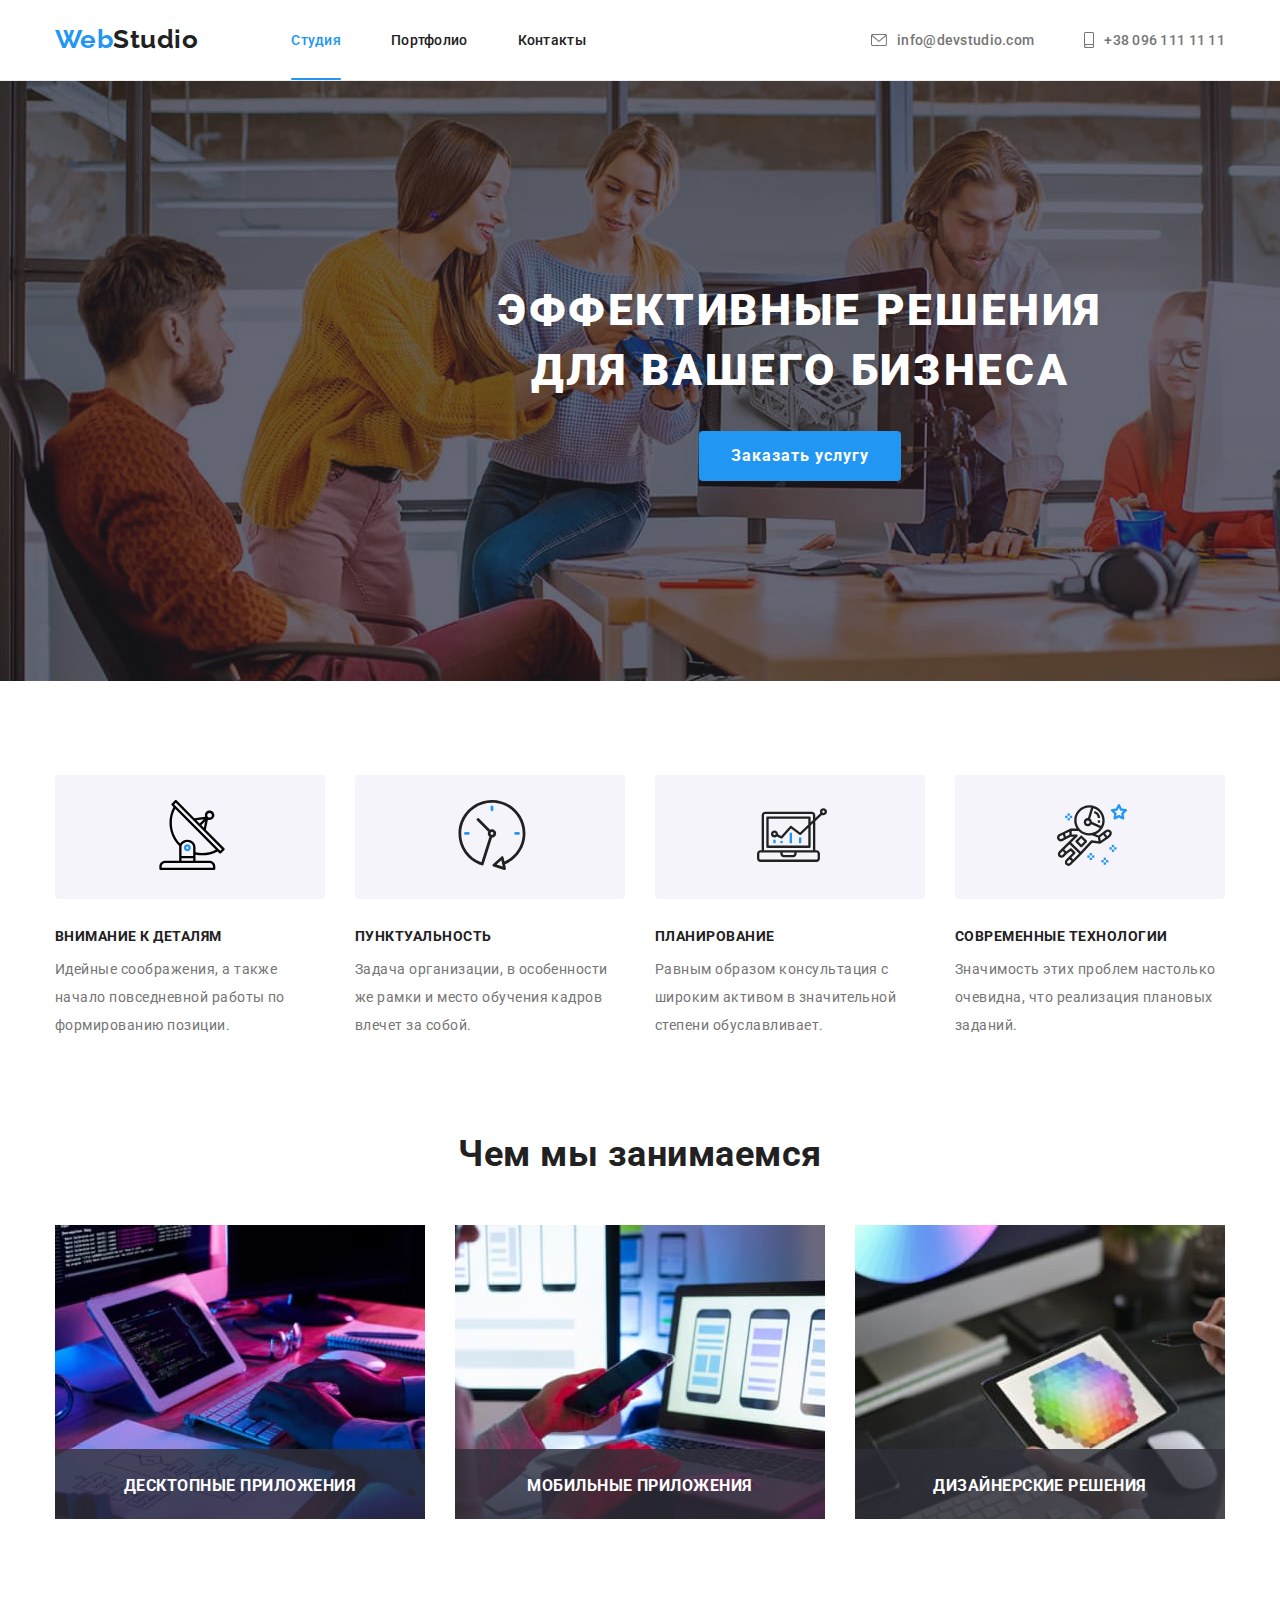
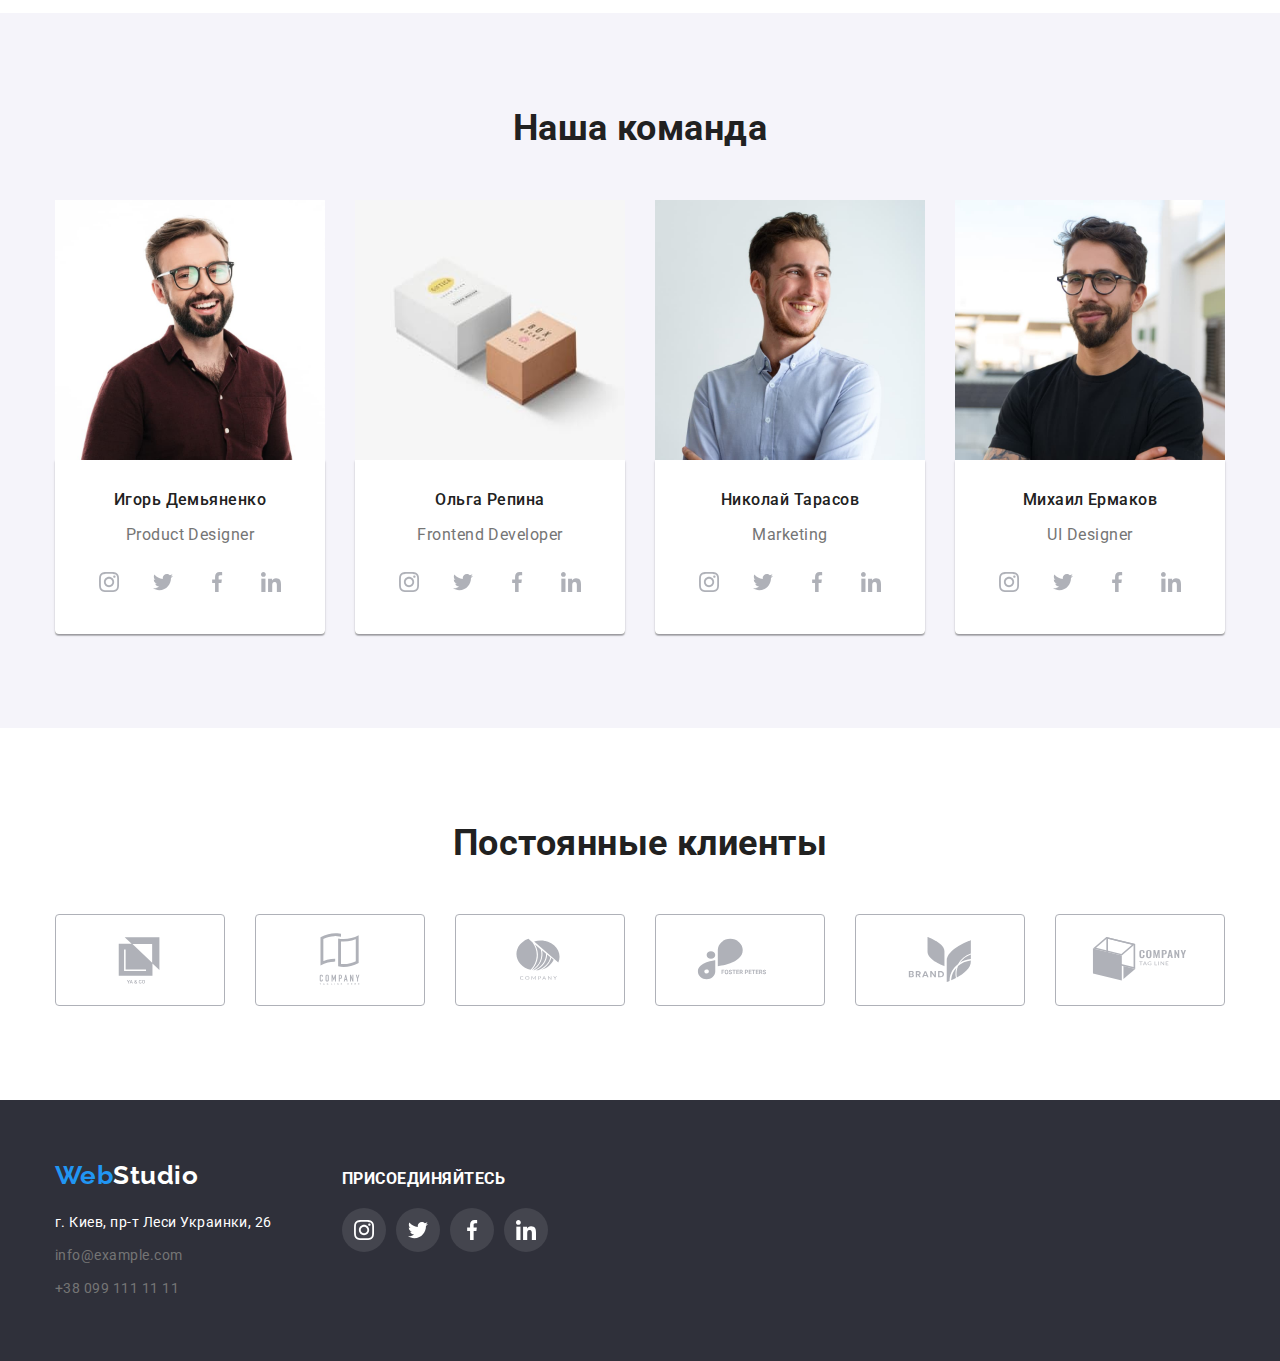
==== index.html @ 6925bc99 "Begin h/w6" ====
<!DOCTYPE html>
<html lang="ru">
  <head>
    <meta charset="UTF-8" />
    <meta http-equiv="X-UA-Compatible" content="IE=edge" />
    <meta name="viewport" content="width=device-width, initial-scale=1.0" />
    <title>Студия</title>
    <link rel="preconnect" href="https://fonts.googleapis.com" />
    <link rel="preconnect" href="https://fonts.gstatic.com" crossorigin />
    <link
      href="https://fonts.googleapis.com/css2?family=Raleway:wght@700&family=Roboto:wght@400;500;700;900&display=swap"
      rel="stylesheet"
    />
    <link
      rel="stylesheet"
      href="https://cdn.jsdelivr.net/npm/modern-normalize@1.1.0/modern-normalize.min.css"
    />
    <link rel="stylesheet" href="./css/styles.css" />
  </head>
  <body class="page">
    <!-- Шапка -->
    <header class="page-header">
      <div class="container header-content">
        <a lang="en" href="./index.html" class="logo"
          >Web<span class="logo-header">Studio</span></a
        >
        <nav class="main-nav">
          <ul class="site-nav">
            <li class="item">
              <a href="./index.html" class="link animation current">Студия</a>
            </li>
            <li class="item">
              <a href="./portfolio.html" class="link animation">Портфолио</a>
            </li>
            <li class="item"><a href="" class="link animation">Контакты</a></li>
          </ul>
        </nav>
        <ul class="contacts list">
          <li class="item">
            <a
              href="mailto:info@devstudio.com"
              class="contacts-header animation"
            >
              <svg class="contacts-header-svg" width="16" height="12">
                <use
                  href="./images/svg/symbol-defs.svg#icon-envelope-hover-1"
                ></use>
              </svg>
              info@devstudio.com</a
            >
          </li>
          <li class="item contacts-link">
            <a href="tel:+380961111111" class="contacts-header animation">
              <svg class="contacts-header-svg" width="10" height="16">
                <use href="images/svg/symbol-defs.svg#icon-smartphone-1"></use>
              </svg>
              +38 096 111 11 11</a
            >
          </li>
        </ul>
      </div>
    </header>
    <main>
      <section class="section hero">
        <div class="container container-hero">
          <h1 class="hero-title">
            Эффективные решения <br />
            для вашего бизнеса
          </h1>
          <button type="button" class="button primary" data-modal-open>
            Заказать услугу
          </button>
        </div>
        <!-- Modal -->
        <div class="modal-container is-hidden" data-modal>
          <div class="modal">
            <button
              class="modal-close-button"
              type="button"
              aria-label="close window"
              data-modal-close
            >
              <svg width="18" height="18">
                <use
                  href="./images/svg/symbol-defs.svg#icon-close-btn-modal"
                ></use>
              </svg>
            </button>
          </div>
        </div>
      </section>
      <section class="section section-features">
        <div class="container">
          <h2 class="section-title visually-hidden">Чем мы занимаемся</h2>
          <ul class="features-list">
            <li class="features-list-item">
              <div class="features-icon">
                <svg class="features-icon-image">
                  <use href="./images/svg/symbol-defs.svg#icon-antenna-1"></use>
                </svg>
              </div>
              <h3 class="features-title">Внимание к деталям</h3>
              <p class="features-description">
                Идейные соображения, а также начало повседневной работы по
                формированию позиции.
              </p>
            </li>
            <li class="features-list-item">
              <div class="features-icon">
                <svg class="features-icon-image">
                  <use href="./images/svg/symbol-defs.svg#icon-clock-1"></use>
                </svg>
              </div>
              <h3 class="features-title">Пунктуальность</h3>
              <p class="features-description">
                Задача организации, в особенности же рамки и место обучения
                кадров влечет за собой.
              </p>
            </li>
            <li class="features-list-item">
              <div class="features-icon">
                <svg class="features-icon-image">
                  <use href="./images/svg/symbol-defs.svg#icon-diagram-1"></use>
                </svg>
              </div>
              <h3 class="features-title">Планирование</h3>
              <p class="features-description">
                Равным образом консультация с широким активом в значительной
                степени обуславливает.
              </p>
            </li>
            <li class="features-list-item">
              <div class="features-icon">
                <svg class="features-icon-image">
                  <use
                    href="./images/svg/symbol-defs.svg#icon-astronaut-1"
                  ></use>
                </svg>
              </div>
              <h3 class="features-title">Современные технологии</h3>
              <p class="features-description">
                Значимость этих проблем настолько очевидна, что реализация
                плановых заданий.
              </p>
            </li>
          </ul>
        </div>
      </section>
      <section class="section">
        <div class="container">
          <h2 class="section-title">Чем мы занимаемся</h2>
          <ul class="images-list">
            <li class="images-list-item">
              <img
                src="./images/jpeg/img.jpg"
                alt="Печать на клавиатуре"
                width="370"
                height="294"
              />
              <p class="images-list-description">Десктопные приложения</p>
            </li>
            <li class="images-list-item">
              <img
                src="./images/jpeg/img(1).jpg"
                alt="Айфон"
                width="370"
                height="294"
              />
              <p class="images-list-description">Мобильные приложения</p>
            </li>
            <li class="images-list-item">
              <img
                src="./images/jpeg/img(2).jpg"
                alt="Айпад"
                width="370"
                height="294"
              />
              <p class="images-list-description">Дизайнерские решения</p>
            </li>
          </ul>
        </div>
      </section>
      <section class="section section-workers">
        <div class="container">
          <h2 class="section-title">Наша команда</h2>
          <ul class="team-list">
            <li class="team-list-item">
              <img
                src="./images/jpeg/img(3).jpg"
                alt="Фото мужчины"
                width="270"
              />
              <div class="team-item">
                <h3 class="team-title">Игорь Демьяненко</h3>
                <p class="team-description">Product Designer</p>
                <ul class="socials-list">
                  <li class="socials-item">
                    <a class="socials-link animation" aria-label="" href="">
                      <svg class="socials-description" width="20" height="20">
                        <use
                          href="images/svg/symbol-defs.svg#icon-instagram-2"
                        ></use>
                      </svg>
                    </a>
                  </li>
                  <li class="socials-item">
                    <a class="socials-link animation" aria-label="" href="">
                      <svg class="socials-description" width="20" height="20">
                        <use
                          href="images/svg/symbol-defs.svg#icon-twitter-1"
                        ></use>
                      </svg>
                    </a>
                  </li>
                  <li class="socials-item">
                    <a class="socials-link animation" aria-label="" href="">
                      <svg class="socials-description" width="20" height="20">
                        <use
                          href="images/svg/symbol-defs.svg#icon-facebook-1"
                        ></use>
                      </svg>
                    </a>
                  </li>
                  <li class="socials-item">
                    <a class="socials-link animation" aria-label="" href="">
                      <svg class="socials-description" width="20" height="20">
                        <use
                          href="images/svg/symbol-defs.svg#icon-linkedin-1"
                        ></use>
                      </svg>
                    </a>
                  </li>
                </ul>
              </div>
            </li>
            <li class="team-list-item">
              <img
                src="./images/jpeg/img4.jpg"
                alt="Фото женщины"
                width="270"
                height="260"
              />
              <div class="team-item">
                <h3 class="team-title">Ольга Репина</h3>
                <p class="team-description">Frontend Developer</p>
                <ul class="socials-list">
                  <li class="socials-item">
                    <a
                      class="socials-link animation"
                      aria-label="Instagram"
                      href=""
                    >
                      <svg class="socials-description" width="20" height="20">
                        <use
                          href="images/svg/symbol-defs.svg#icon-instagram-2"
                        ></use>
                      </svg>
                    </a>
                  </li>
                  <li class="socials-item">
                    <a
                      class="socials-link animation"
                      aria-label="TTwitter"
                      href=""
                    >
                      <svg class="socials-description" width="20" height="20">
                        <use
                          href="images/svg/symbol-defs.svg#icon-twitter-1"
                        ></use>
                      </svg>
                    </a>
                  </li>
                  <li class="socials-item">
                    <a
                      class="socials-link animation"
                      aria-label="Facebook"
                      href=""
                    >
                      <svg
                        class="socials-description animation"
                        width="20"
                        height="20"
                      >
                        <use
                          href="images/svg/symbol-defs.svg#icon-facebook-1"
                        ></use>
                      </svg>
                    </a>
                  </li>
                  <li class="socials-item">
                    <a class="socials-link" href="" aria-label="LinkedIn">
                      <svg
                        class="socials-description animation"
                        width="20"
                        height="20"
                      >
                        <use
                          href="images/svg/symbol-defs.svg#icon-linkedin-1"
                        ></use>
                      </svg>
                    </a>
                  </li>
                </ul>
              </div>
            </li>
            <li class="team-list-item">
              <img
                src="./images/jpeg/img(5).jpg"
                alt="Фото мужчины"
                width="270"
              />
              <div class="team-item">
                <h3 class="team-title">Николай Тарасов</h3>
                <p class="team-description">Marketing</p>
                <ul class="socials-list">
                  <li class="socials-item">
                    <a
                      class="socials-link animation"
                      href=""
                      aria-label="Instagram"
                    >
                      <svg class="socials-description" width="20" height="20">
                        <use
                          href="images/svg/symbol-defs.svg#icon-instagram-2"
                        ></use>
                      </svg>
                    </a>
                  </li>
                  <li class="socials-item">
                    <a
                      class="socials-link animation"
                      href=""
                      aria-label="Twitter"
                    >
                      <svg class="socials-description" width="20" height="20">
                        <use
                          href="images/svg/symbol-defs.svg#icon-twitter-1"
                        ></use>
                      </svg>
                    </a>
                  </li>
                  <li class="socials-item">
                    <a
                      class="socials-link animation"
                      href=""
                      aria-label="Facebook"
                    >
                      <svg class="socials-description" width="20" height="20">
                        <use
                          href="images/svg/symbol-defs.svg#icon-facebook-1"
                        ></use>
                      </svg>
                    </a>
                  </li>
                  <li class="socials-item">
                    <a class="socials-link" href="" aria-label="LinkedIn">
                      <svg
                        class="socials-description animation"
                        width="20"
                        height="20"
                      >
                        <use
                          href="images/svg/symbol-defs.svg#icon-linkedin-1"
                        ></use>
                      </svg>
                    </a>
                  </li>
                </ul>
              </div>
            </li>
            <li class="team-list-item">
              <img
                src="./images/jpeg/img(6).jpg"
                alt="Фото мужчины"
                width="270"
              />
              <div class="team-item">
                <h3 class="team-title">Михаил Ермаков</h3>
                <p class="team-description">UI Designer</p>
                <ul class="socials-list">
                  <li class="socials-item">
                    <a class="socials-link animation" href="">
                      <svg class="socials-description" width="20" height="20">
                        <use
                          href="images/svg/symbol-defs.svg#icon-instagram-2"
                        ></use>
                      </svg>
                    </a>
                  </li>
                  <li class="socials-item">
                    <a
                      class="socials-link animation"
                      href=""
                      aria-label="Twitter"
                    >
                      <svg class="socials-description" width="20" height="20">
                        <use
                          href="images/svg/symbol-defs.svg#icon-twitter-1"
                        ></use>
                      </svg>
                    </a>
                  </li>
                  <li class="socials-item">
                    <a
                      class="socials-link animation"
                      href=""
                      aria-label="Facebook"
                    >
                      <svg class="socials-description" width="20" height="20">
                        <use
                          href="images/svg/symbol-defs.svg#icon-facebook-1"
                        ></use>
                      </svg>
                    </a>
                  </li>
                  <li class="socials-item">
                    <a
                      class="socials-link animation"
                      href=""
                      aria-label="LinkedIn"
                    >
                      <svg class="socials-description" width="20" height="20">
                        <use
                          href="images/svg/symbol-defs.svg#icon-linkedin-1"
                        ></use>
                      </svg>
                    </a>
                  </li>
                </ul>
              </div>
            </li>
          </ul>
        </div>
      </section>
      <section class="section section-clients">
        <div class="container">
          <h2 class="section-title">Постоянные клиенты</h2>
          <ul class="clients-list">
            <li class="clients-item">
              <svg class="clients-item-logo animation">
                <use href="./images/svg/symbol-defs.svg#icon-Logo"></use>
              </svg>
            </li>
            <li class="clients-item">
              <svg class="clients-item-logo animation">
                <use href="./images/svg/symbol-defs.svg#icon-Logo-2"></use>
              </svg>
            </li>
            <li class="clients-item">
              <svg class="clients-item-logo animation">
                <use href="./images/svg/symbol-defs.svg#icon-Logo-3"></use>
              </svg>
            </li>
            <li class="clients-item">
              <svg class="clients-item-logo animation">
                <use href="./images/svg/symbol-defs.svg#icon-Logo-4"></use>
              </svg>
            </li>
            <li class="clients-item">
              <svg class="clients-item-logo animation">
                <use href="./images/svg/symbol-defs.svg#icon-Logo-5"></use>
              </svg>
            </li>
            <li class="clients-item">
              <svg class="clients-item-logo animation">
                <use href="./images/svg/symbol-defs.svg#icon-Logo-6"></use>
              </svg>
            </li>
          </ul>
        </div>
      </section>
    </main>
    <footer class="page-footer">
      <div class="container footer-container">
        <div class="footer-adress">
          <a lang="en" href="./index.html" class="logo"
            >Web<span class="logo-footer-item">Studio</span></a
          >
          <address>
            <ul class="contacts">
              <li class="contacts-footer-item">
                <a href="" class="contacts-footer animation">
                  <span class="contacts-adress"
                    >г. Киев, пр-т Леси Украинки, 26</span
                  >
                </a>
              </li>
              <li class="contacts-footer-item">
                <a
                  href="mailto:info@example.com"
                  class="contacts-footer animation"
                  >info@example.com</a
                >
              </li>
              <li class="contacts-footer-item">
                <a href="tel:+380991111111" class="contacts-footer animation"
                  >+38 099 111 11 11</a
                >
              </li>
            </ul>
          </address>
        </div>
        <div class="footer-socials">
          <p class="footer-accession">присоединяйтесь</p>
          <ul class="acession-list">
            <li class="acession-list-item">
              <a
                class="footer-accession-link animation"
                href=""
                aria-label="Instagram"
              >
                <svg class="acession-list-icon">
                  <use href="images/svg/symbol-defs.svg#icon-instagram-2"></use>
                </svg>
              </a>
            </li>
            <li class="acession-list-item">
              <a
                class="footer-accession-link animation"
                href=""
                aria-label="Twitter"
              >
                <svg class="acession-list-icon">
                  <use href="images/svg/symbol-defs.svg#icon-twitter-1"></use>
                </svg>
              </a>
            </li>
            <li class="acession-list-item">
              <a
                class="footer-accession-link animation"
                href=""
                aria-label="Facebook"
              >
                <svg class="acession-list-icon">
                  <use href="images/svg/symbol-defs.svg#icon-facebook-1"></use>
                </svg>
              </a>
            </li>
            <li class="acession-list-item">
              <a
                class="footer-accession-link animation"
                href=""
                aria-label="LinkedIn"
              >
                <svg class="acession-list-icon">
                  <use href="images/svg/symbol-defs.svg#icon-linkedin-1"></use>
                </svg>
              </a>
            </li>
          </ul>
        </div>
      </div>
    </footer>
    <script src="./js/modal.js"></script>
  </body>
</html>
---- css/styles.css ----
/* цвет основного текста #212121 */
/* цвет вторичного текста #757575 */
/* акцент #2196F3 */
/* белый #FFFFFF */
/* цвет фона основной #E5E5E5 */
/* цвет фона вторичный #FFFFFF #2F303A */

:root {
  /* Цвет текста */
  --primary-text-color: #212121;
  --secondary-text-color: #757575;
  --acent-color: #2196f3;
  --primary-white-color: #ffffff;
  /* Цвет фона */
  --primary-bg-color: #e5e5e5;
  --secondary-bg-color: #2f303a;
  --additional-bg-color: #f5f4fa;
  --gradient-color: rgba(47, 48, 58, 0.4);
  --description-bg-color: rgba(47, 48, 58, 0.8);
  --over-bg-color: rgba(33, 150, 243, 0.9);
  --white-bg-color: #ffffff;
  /* Цвет кнопок */
  --button-bg-color: #f5f4fa;
  --primary-btn-color: #212121;
  --btn-white-color: #ffffff;
  --btn-acent-color: #2196f3;
  /* Текст */
  --main-font: Roboto, sans-serif;
  --logo-font: Raleway, sans-serif;
  /* цвет иконок */
  --icon-color: #afb1b8;
  --acession-bg-color: rgba(255, 255, 255, 0.1);
  /* Transition */
  --transition-property: 250ms cubic-bezier(0.4, 0, 0.2, 1);
}
*,
*::before,
*::after {
  box-sizing: border-box;
}
body {
  color: var(--primary-text-color);
  font-family: var(--main-font);
  letter-spacing: 0.03em;
}
/* Утилиты */
ul {
  list-style: none;
  margin: 0;
  padding: 0;
}
h1,
h2,
h3,
h4,
h5,
h6,
p {
  margin-top: 0;
}
img {
  display: block;
  max-width: 100%;
}
.container {
  width: 1200px;
  padding: 0 15px;
  margin: 0 auto;
  /* outline: 1px solid red; */
}
.visually-hidden {
  position: fixed;
  transform: scale(0);
}
.section {
  padding-top: 94px;
  padding-bottom: 94px;
}
.animation {
  transition: transform, opacity, color, fill, box-shadow, background-color,
    border-color, var(--transition-property);
}
/* Header */
.header-content {
  display: flex;
  align-items: center;
}
.page-header {
  background-color: var(--primary-white-color);
  border-bottom: 1px solid #ececec;
}

.main-nav {
  display: flex;
}

.logo {
  color: var(--acent-color);
  font-family: var(--logo-font);
  font-weight: bold;
  font-size: 26px;
  line-height: 1.2;
  text-decoration: none;
}
.logo:hover,
.logo:focus {
  color: var(--acent-color);
}
.logo-header {
  color: var(--primary-text-color);
}
/* Navigation */
.site-nav {
  display: flex;
  margin-left: 93px;
}
.site-nav .item {
  margin-right: 50px;
}
.site-nav .item:last-child {
  margin-right: 0;
}
.site-nav .link {
  position: relative;
  display: block;
  padding: 32px 0;

  color: var(--primary-text-color);
  font-weight: 500;
  font-size: 14px;
  line-height: 1.15;
  letter-spacing: 0.02em;
  text-decoration: none;
}

.site-nav .link.current::after {
  content: "";
  position: absolute;
  left: 0;
  bottom: 0;
  display: block;

  width: 100%;
  height: 2px;

  background-color: var(--acent-color);
  border-radius: 4px;
}
.site-nav .link:hover,
.site-nav .link:focus,
.site-nav .link.current {
  color: var(--acent-color);
}

/* Сontacts */
.contacts.list {
  display: flex;
  margin-left: auto;
}
.contacts .item + .item {
  margin-left: 50px;
}
.contacts a {
  color: var(--secondary-text-color);
  text-decoration: none;
}
.contacts a:hover,
.contacts a:focus {
  color: var(--acent-color);
  fill: var(--acent-color);
}
.contacts-header {
  display: flex;
  align-items: center;

  font-weight: 500;
  font-size: 14px;
  line-height: 1.15;
  letter-spacing: 0.02em;
}
.contacts-header-svg {
  margin-right: 10px;
  fill: currentColor;
}

/* Hero */
.hero {
  padding: 200px 0;
  background-color: var(--secondary-bg-color);
  text-align: center;
  width: 1600px;
  margin-left: auto;
  margin-right: auto;
  background-image: linear-gradient(
      var(--gradient-color),
      var(--gradient-color)
    ),
    url(../images/jpeg/Imgbg\(1\).jpg);
  background-repeat: no-repeat;
  background-position: center;
}

.hero-title {
  margin-bottom: 30px;
  color: var(--primary-white-color);
  font-weight: 900;
  font-size: 44px;
  line-height: 1.36;
  text-align: center;
  letter-spacing: 0.06em;
  text-transform: uppercase;
}
/* What we do */
.section-features {
  padding-bottom: 0;
}
.features-list {
  display: flex;
}
.features-icon {
  display: block;
  padding: 25px 102px;
  margin-bottom: 30px;
  background-color: var(--additional-bg-color);
  border-radius: 4px;
}
.features-icon-image {
  width: 70px;
  height: 70px;
}
.features-list-item {
  width: 270px;
  margin-right: 30px;
  margin-bottom: 0;
}

.features-list-item:nth-child(4n) {
  margin-right: 0;
}

.section-title {
  margin-bottom: 50px;
  color: var(--primary-text-color);
  font-weight: bold;
  font-size: 36px;
  line-height: 1.17;
  text-align: center;
}
.features-title {
  margin-bottom: 10px;
  color: var(--primary-text-color);
  font-weight: bold;
  font-size: 14px;
  line-height: 1.14;
  text-transform: uppercase;
}
.features-description {
  margin-bottom: 0;
  line-height: 2;
  font-size: 14px;
  color: var(--secondary-text-color);
}
/* Images */
.images-list {
  display: flex;
}
.images-list-item {
  position: relative;
  margin-right: 30px;
}
.images-list-item:nth-child(3n) {
  margin-right: 0;
}

.images-list-description {
  position: absolute;
  bottom: 0;
  left: 0;

  padding: 27px 0;
  text-align: center;
  margin: 0;

  width: 370px;
  height: 70px;
  font-weight: 700;
  font-size: 16px;
  line-height: 1.19;
  text-transform: uppercase;

  color: var(--primary-white-color);
  background-color: var(--description-bg-color);
}
/* Team */
.section-workers {
  background-color: var(--additional-bg-color);
}
.team-list {
  display: flex;
}

.team-list-item {
  width: 270px;
  margin-right: 30px;
  background-color: var(--primary-white-color);
  text-align: center;
}

.team-list-item:nth-child(4n) {
  margin-right: 0;
}
.team-item {
  padding-top: 30px;
  padding-bottom: 30px;
  box-shadow: 0px 1px 3px rgba(0, 0, 0, 0.12), 0px 1px 1px rgba(0, 0, 0, 0.14),
    0px 2px 1px rgba(0, 0, 0, 0.2);
  border-radius: 0px 0px 4px 4px;
}

.team-title {
  margin-bottom: 10px;

  color: var(--primary-text-color);
  font-weight: 500;
  font-size: 16px;
  line-height: 1.19;
}
.team-description {
  margin: 16px;
  color: var(--secondary-text-color);
  font-size: 16px;
  line-height: 1.19;
}
.socials-list {
  display: flex;
  justify-content: center;
}
.socials-item:not(:last-child) {
  margin-right: 10px;
}
.socials-link {
  width: 44px;
  height: 44px;
  display: flex;
  justify-content: center;
  align-items: center;
  border-radius: 50%;
}
.socials-link:hover,
.socials-link:focus {
  background-color: var(--acent-color);
}
.socials-description {
  fill: var(--icon-color);
}
.socials-link:hover .socials-description,
.socials-link:focus .socials-description {
  fill: var(--primary-white-color);
}
/* Секция клиенты */
.clients-list {
  display: flex;
}

.clients-item {
  display: flex;
  justify-content: center;
  align-items: center;

  width: 170px;
  height: 92px;
  margin-right: 30px;

  fill: var(--icon-color);
  border: 1px solid var(--icon-color);
  border-radius: 4px;
}

.clients-item:nth-child(6n) {
  margin-right: 0;
}

.clients-item:hover,
.clients-item:focus {
  border-color: var(--acent-color);
  cursor: pointer;
}

.clients-item:hover .clients-item-logo,
.clients-item:focus .clients-item-logo {
  fill: var(--acent-color);
}

.clients-item-logo {
  width: 106px;
  height: 60px;
}

/* Footer */
.page-footer {
  background-color: var(--secondary-bg-color);
  padding: 60px 0;
}
.footer-container {
  display: flex;
  align-items: baseline;
}
.acession-list {
  display: flex;
}

.footer-accession {
  margin-bottom: 20px;
  font-weight: 700;
  text-transform: uppercase;
  color: var(--primary-white-color);
  line-height: 1.17;
}

.footer-socials {
  margin-left: 70px;
}
.footer-accession-link {
  width: 44px;
  height: 44px;
  display: flex;
  justify-content: center;
  align-items: center;

  background-color: var(--acession-bg-color);
  border-radius: 50%;
}

.footer-accession-link:hover,
.footer-accession-link:focus {
  background-color: var(--acent-color);
}

.acession-list-icon {
  width: 20px;
  height: 20px;
  fill: var(--primary-white-color);
}

.acession-list-item {
  margin-right: 10px;
}
.acession-list-item:nth-child(4n) {
  margin-right: 0;
}

.page-footer .logo {
  margin-bottom: 20px;
  display: block;
}
.logo-footer-item {
  color: var(--primary-white-color);
}
.contacts-adress {
  color: var(--primary-white-color);
}
.contacts-footer {
  display: block;
  color: rgba(255, 255, 255, 0.6);
  font-style: normal;
  font-size: 14px;
  line-height: 1.71;
}

.contacts-footer-item {
  margin-bottom: 9px;
}
.contacts-footer-item:last-child {
  margin-bottom: 0px;
}
/* Button */

.button {
  border: 1px solid transparent;
  color: var(--primary-btn-color);
  background-color: var(--button-bg-color);
  font-family: inherit;
  cursor: pointer;
  font-size: 16px;
  text-decoration: none;
  border: none;
}
.button.primary {
  border-radius: 4px;
  padding: 10px 32px;

  color: var(--btn-white-color);
  background-color: var(--btn-acent-color);
  font-weight: bold;
  line-height: 1.89;
  text-align: center;
  letter-spacing: 0.06em;
}

.button.secondary {
  border-radius: 4px;
  padding: 6px 22px;

  font-weight: 500;
  line-height: 1.62;
  letter-spacing: 0, 03em;
}
.button.secondary:hover,
.button.secondary:focus {
  color: var(--btn-white-color);
  background-color: var(--btn-acent-color);
  box-shadow: 0px 3px 1px rgba(0, 0, 0, 0.1), 0px 1px 2px rgba(0, 0, 0, 0.08),
    0px 2px 2px rgba(0, 0, 0, 0.12);
}

.button-filter {
  display: flex;
  justify-content: center;

  margin-bottom: 50px;
}
.button-filter-item {
  margin-right: 8px;
}

.button-filter-item:nth-child(5n) {
  margin-right: 0;
}

/* Portfolio main*/
.section-list {
  display: flex;
  flex-wrap: wrap;
}
.section-item {
  width: calc((100% - 60px) / 3);
  margin-right: 30px;
  margin-bottom: 30px;
  border-bottom: 1px solid #eeeeee;
}
.section-item:nth-child(3n) {
  margin-right: 0;
}
.section-item:nth-last-child(-n + 3) {
  margin-bottom: 0;
}
.section-item:hover,
.section-item:focus {
  box-shadow: 0px 1px 1px rgba(0, 0, 0, 0.12), 0px 4px 4px rgba(0, 0, 0, 0.06),
    1px 4px 6px rgba(0, 0, 0, 0.16);
}
.section-link {
  text-decoration: none;
  display: block;
}
.section-link-title {
  margin-bottom: 4px;
  color: var(--primary-text-color);
  font-weight: 700;
  font-size: 18px;
  line-height: 36px;
  letter-spacing: 0.06em;
}

.container-description {
  padding: 20px 24px 20px 24px;
  background: var(--white-bg-color);
}
.description-meaning {
  margin-bottom: 0px;
  color: var(--secondary-text-color);
  font-size: 16px;
  line-height: 1.87;
}
/* Portfolio overlay */
.portfolio-overlay {
  position: relative;
  overflow: hidden;
}
.overlay-item {
  position: absolute;
  top: 100%;
  left: 0;

  display: flex;
  justify-content: center;
  align-items: center;

  width: 100%;
  height: 100%;

  background-color: var(--over-bg-color);
  transition: transform 250ms ease;
}

.section-link:hover .overlay-item,
.section-link:focus .overlay-item {
  transform: translatey(-100%);
}
.overlay-item-description {
  padding: 24px;
  color: var(--primary-white-color);
  font-size: 18px;
  line-height: 1.55;
  font-weight: 400;
}
/* Modal */
.modal-container {
  position: fixed;
  top: 0;
  left: 50%;
  transform: translateX(-50%);

  width: 100vw;
  height: 100vh;

  background: rgba(0, 0, 0, 0.2);

  opacity: 1;
  visibility: visible;

  transition: opacity var(--transition-property),
    visibility var(--transition-property);
}
.modal {
  position: absolute;
  top: 50%;
  left: 50%;
  transform: translate(-50%, -50%);

  width: 528px;
  height: 581px;

  background-color: var(--white-bg-color);
  box-shadow: 0px 1px 3px rgba(0, 0, 0, 0.12), 0px 1px 1px rgba(0, 0, 0, 0.14),
    0px 2px 1px rgba(0, 0, 0, 0.2);
  border-radius: 4px;
}
.modal-close-button {
  position: absolute;
  top: 8px;
  right: 8px;

  display: flex;
  justify-content: center;
  align-items: center;

  width: 30px;
  height: 30px;
  background-color: var(--btn-white-color);
  border: 1px solid rgba(0, 0, 0, 0.1);
  border-radius: 50%;
  cursor: pointer;
}
.modal-container.is-hidden {
  opacity: 0;
  visibility: hidden;
  pointer-events: none;
}
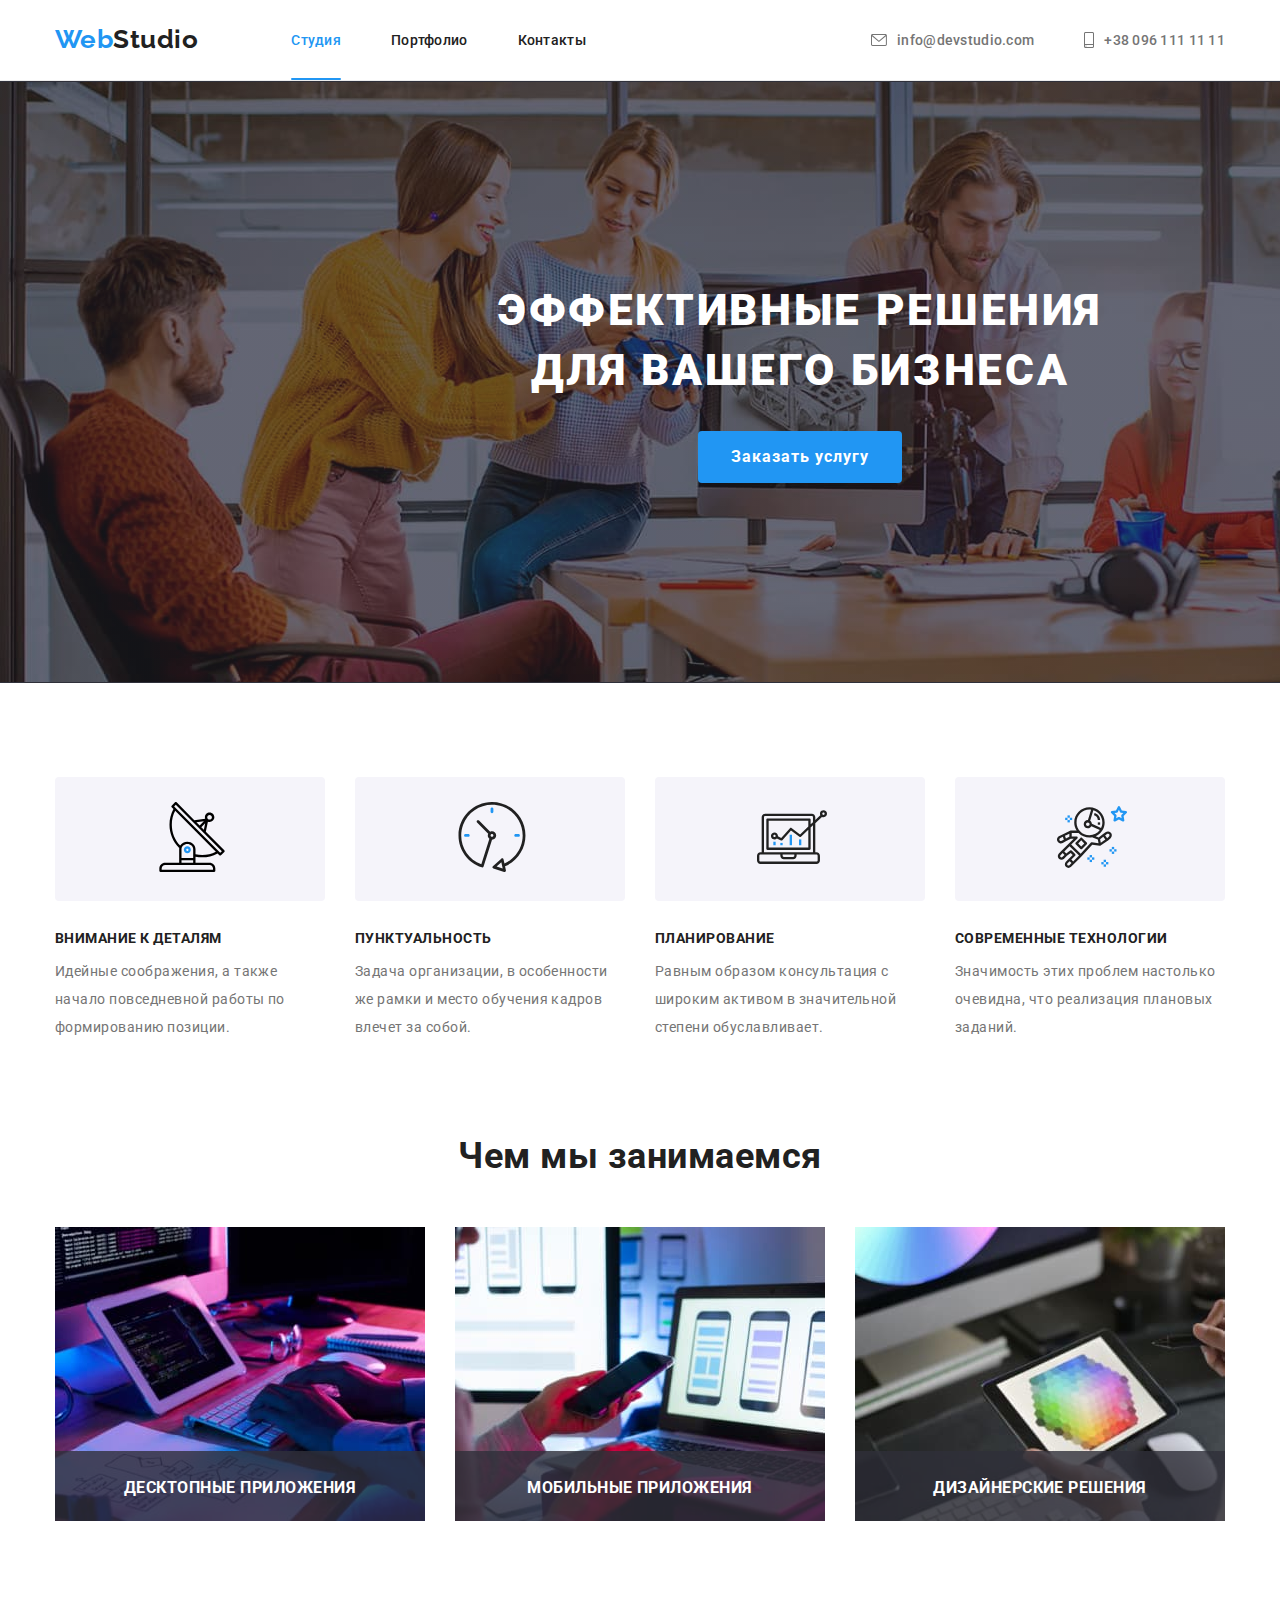
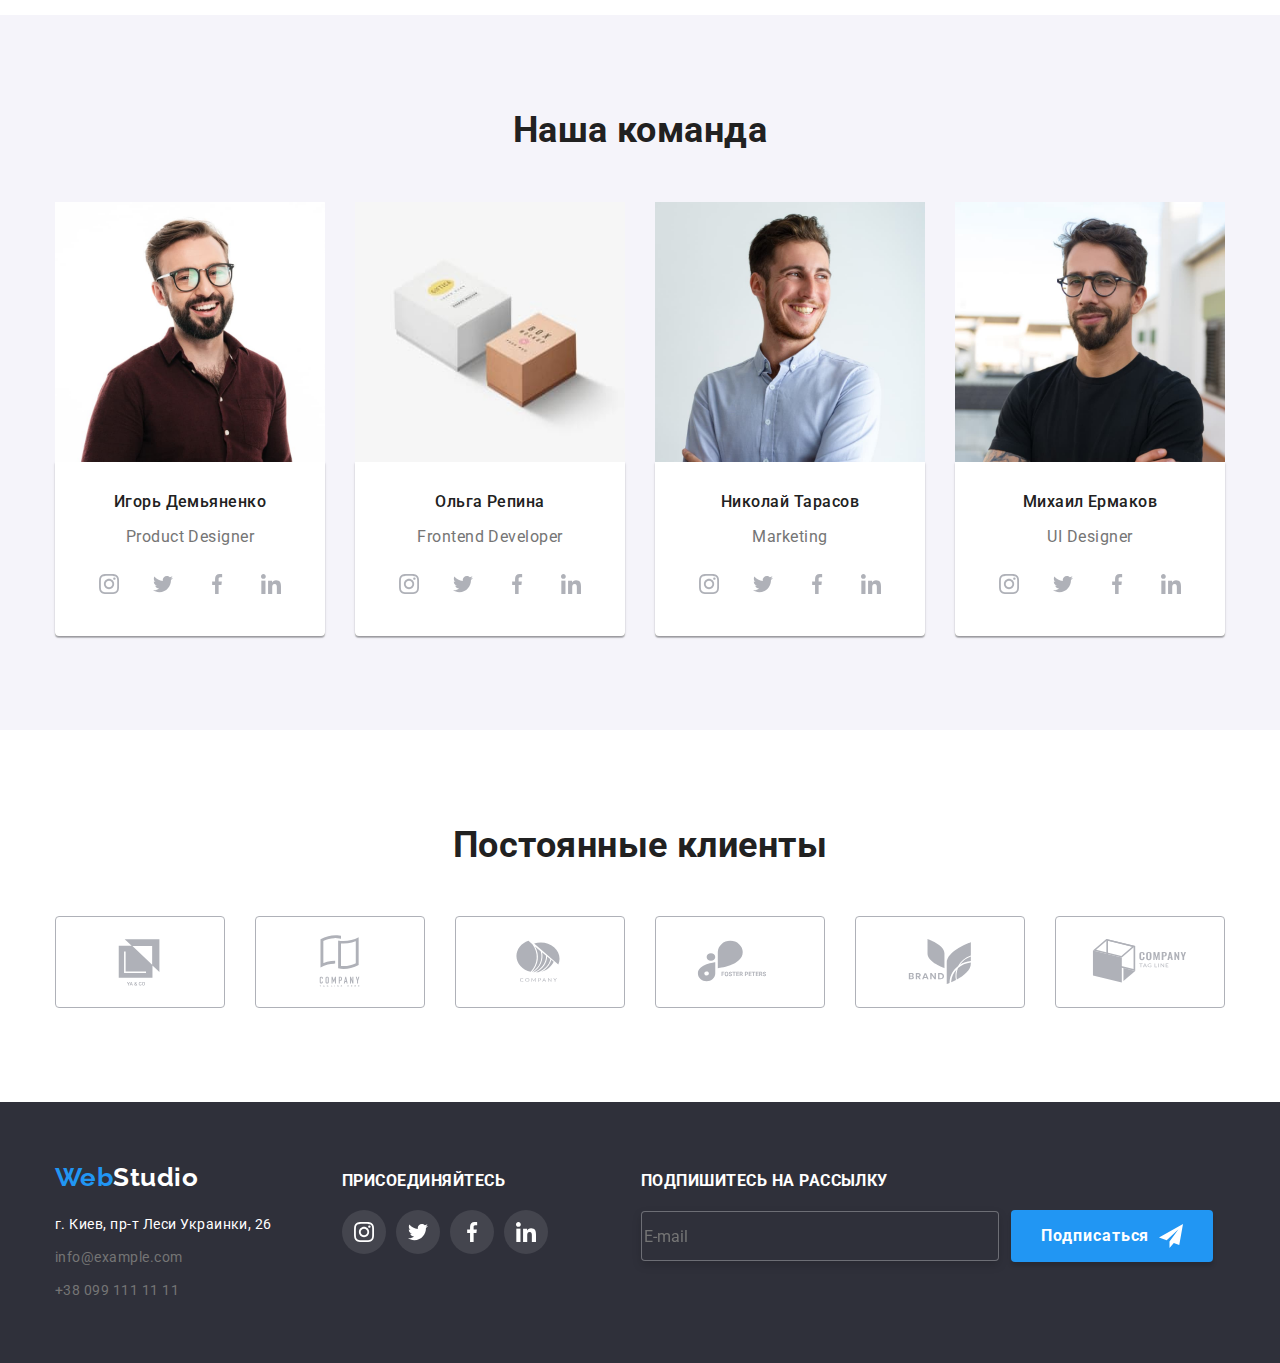
==== commit e958b065: "begin h/w6" ====
--- a/index.html
+++ b/index.html
@@ -74,6 +74,7 @@
         <!-- Modal -->
         <div class="modal-container is-hidden" data-modal>
           <div class="modal">
+            <form class="modal-forms">
             <button
               class="modal-close-button"
               type="button"
@@ -86,6 +87,33 @@
                 ></use>
               </svg>
             </button>
+            <p class="modal-title">Оставьте свои данные, мы вам перезвоним</p>
+            
+            <label>Имя
+              <input type="text">
+                <svg class="modal-svg-name" width="18" height="18">
+                  <use href="images/svg/symbol-defs.svg#person-black"></use>
+                </svg>
+              </input>
+            </label><label>Телефон
+              <input type="tel">
+                <svg width="18" height="18">
+                  <use href="images/svg/symbol-defs.svg#phone-black"></use>
+                </svg>
+              </input>
+            </label><label>Почта
+              <input type="email">
+                <svg width="18" height="18">
+                  <use href="images/svg/symbol-defs.svg#email-black"></use>
+                </svg>
+              </input>
+            </label>
+            <label>Комментарий<textarea name="Comment" id="" cols="30" rows="10" placeholder="Введите текст"></textarea></label>
+            <input>
+      <input type="checkbox" name="Terms" value="submit_terms">
+      <p> Соглашаюсь с рассылкой и принимаю</p> <a>Условия договора</a>   
+    </label>
+    </form>
           </div>
         </div>
       </section>
@@ -549,6 +577,25 @@
             </li>
           </ul>
         </div>
+        <div class="footer-forms">
+            <p class="footer-forms-description">Подпишитесь на рассылку</p>
+            <form class="footer-forms-item">
+              <label>
+                <input
+                  class="footer-form-input"
+                  type="text"
+                  name="E-mail"
+                  placeholder="E-mail"
+                />
+              </label>
+              <button class="footer-forms-button">
+                Подписаться
+                <svg class="footer-forms-svg" width="24" height="24">
+                  <use href="images/svg/symbol-defs.svg#icon-send"></use>
+                </svg>
+              </button>
+            </form>
+      </div>
       </div>
     </footer>
     <script src="./js/modal.js"></script>
--- a/css/styles.css
+++ b/css/styles.css
@@ -473,6 +473,51 @@
 .contacts-footer-item:last-child {
   margin-bottom: 0px;
 }
+.footer-forms {
+  margin-left: 93px;
+}
+.footer-forms-item {
+  display: flex;
+  align-items: center;
+}
+.footer-forms-description {
+  margin-bottom: 20px;
+  color: var(--primary-white-color);
+  font-weight: 700;
+  text-transform: uppercase;
+  line-height: 1.17;
+}
+.footer-form-input {
+  width: 358px;
+  height: 50px;
+  background-color: var(--secondary-bg-color);
+  border: 1px solid rgba(255, 255, 255, 0.3);
+  filter: drop-shadow(0px 4px 4px rgba(0, 0, 0, 0.15));
+  border-radius: 4px;
+}
+.footer-forms-button {
+  display: flex;
+  align-items: center;
+  padding: 10px 29px;
+  margin-left: 12px;
+  align-items: center;
+
+  color: var(--btn-white-color);
+  background-color: var(--btn-acent-color);
+  font-family: inherit;
+  font-weight: 700;
+  font-size: 16;
+  line-height: 1.87;
+  letter-spacing: 0.06em;
+
+  box-shadow: 0px 4px 4px rgba(0, 0, 0, 0.15);
+  border: 1px solid transparent;
+  border-radius: 4px;
+  cursor: pointer;
+}
+.footer-forms-svg {
+  margin-left: 10px;
+}
 /* Button */
 
 .button {
@@ -483,7 +528,6 @@
   cursor: pointer;
   font-size: 16px;
   text-decoration: none;
-  border: none;
 }
 .button.primary {
   border-radius: 4px;
@@ -636,6 +680,19 @@
     0px 2px 1px rgba(0, 0, 0, 0.2);
   border-radius: 4px;
 }
+.modal-title {
+  margin-bottom: 12px;
+
+  font-weight: 700;
+  font-size: 20px;
+  line-height: 1.15;
+  letter-spacing: 0.03em;
+  color: var(--primary-btn-color);
+}
+.modal-svg-name {
+  fill: ;
+}
+
 .modal-close-button {
   position: absolute;
   top: 8px;
@@ -652,6 +709,11 @@
   border-radius: 50%;
   cursor: pointer;
 }
+.modal-close-button:hover,
+.modal-close-button:focus {
+  fill: var(--btn-acent-color);
+}
+
 .modal-container.is-hidden {
   opacity: 0;
   visibility: hidden;
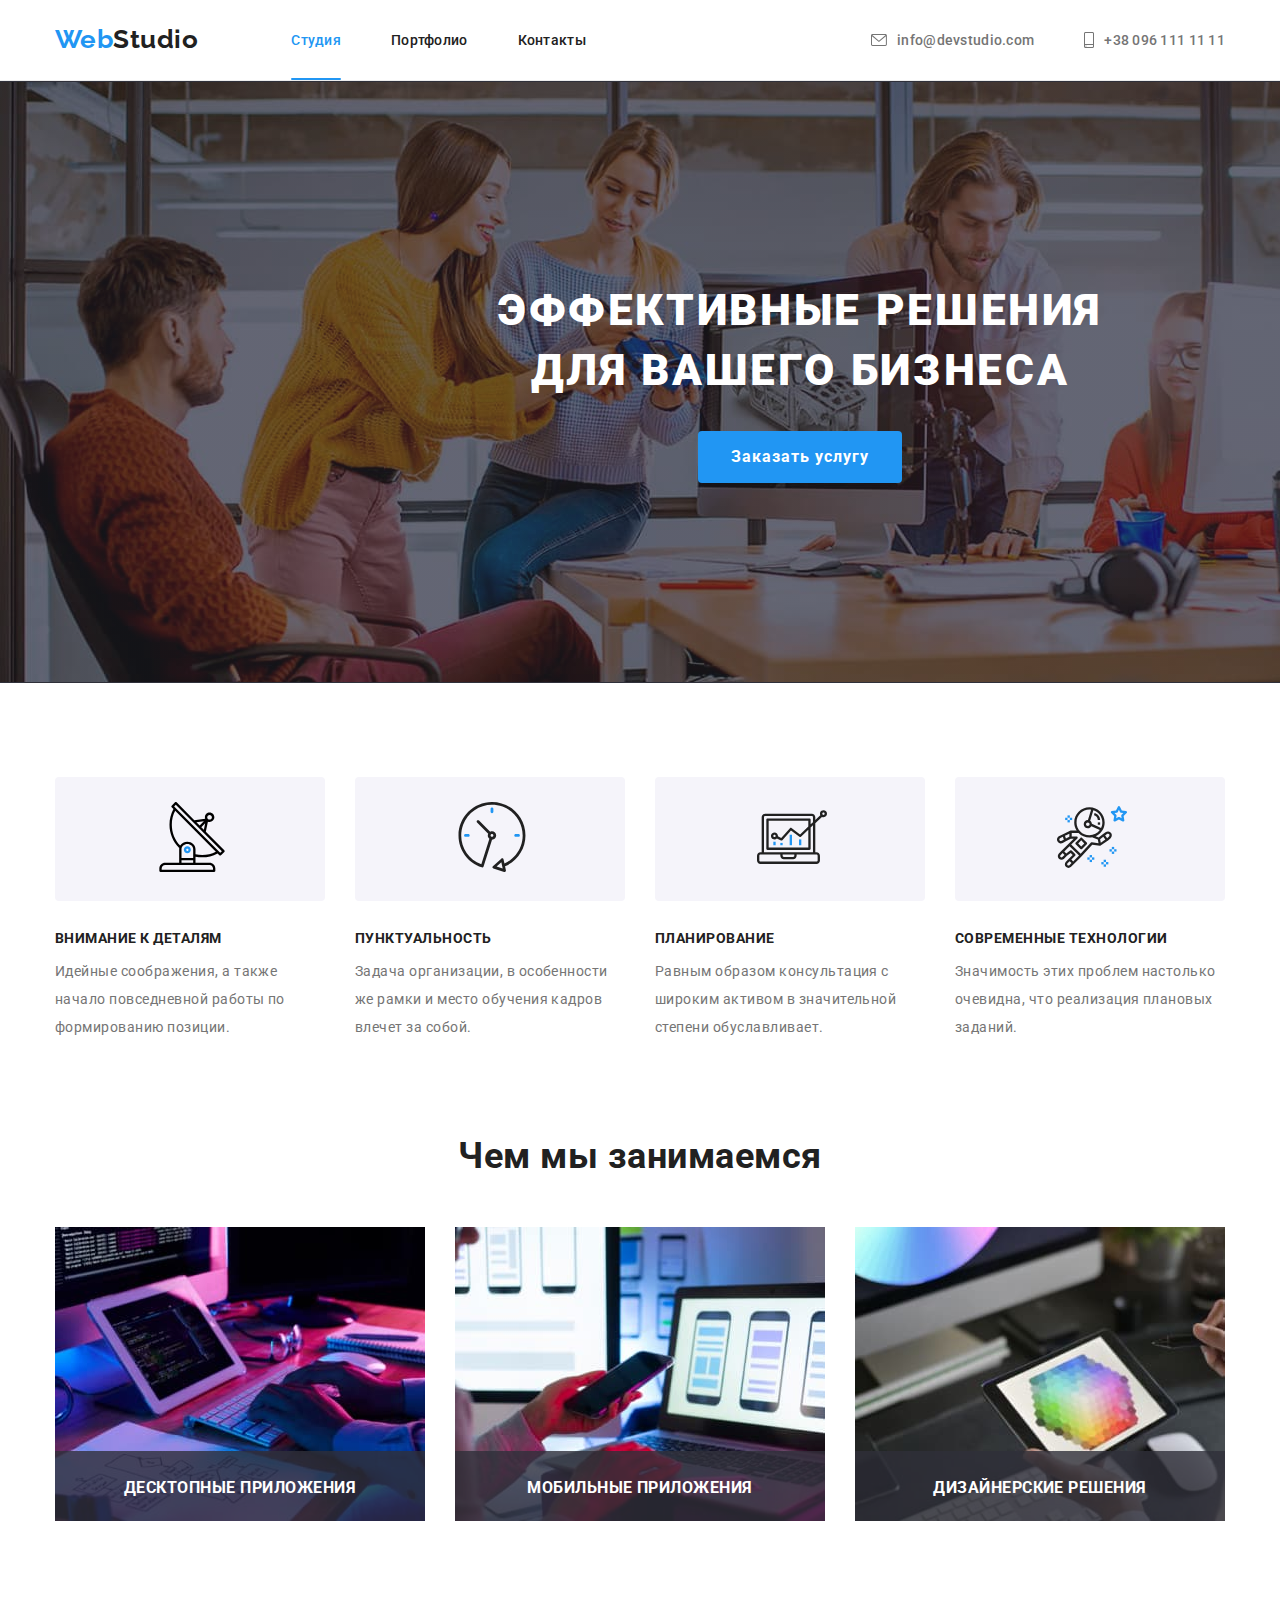
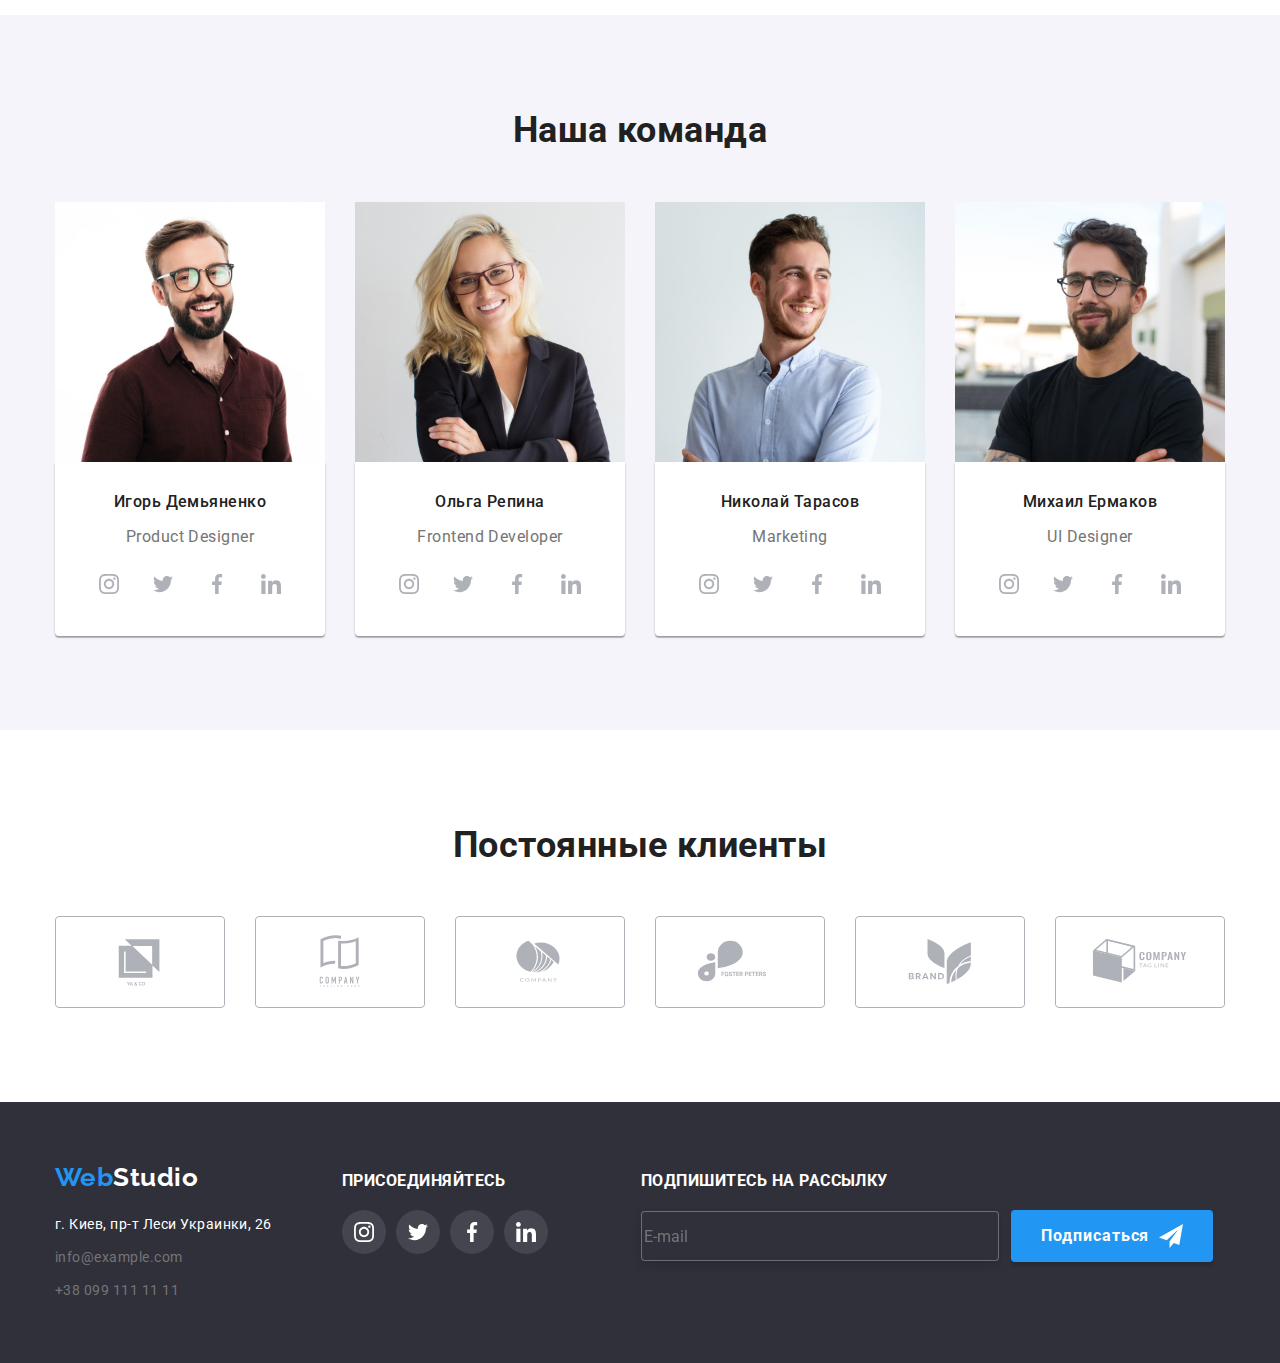
==== commit 9e4801e3: "Update index.html" ====
--- a/index.html
+++ b/index.html
@@ -73,8 +73,7 @@
         </div>
         <!-- Modal -->
         <div class="modal-container is-hidden" data-modal>
-          <div class="modal">
-            <form class="modal-forms">
+          <form class="modal">
             <button
               class="modal-close-button"
               type="button"
@@ -88,33 +87,67 @@
               </svg>
             </button>
             <p class="modal-title">Оставьте свои данные, мы вам перезвоним</p>
-            
-            <label>Имя
-              <input type="text">
-                <svg class="modal-svg-name" width="18" height="18">
-                  <use href="images/svg/symbol-defs.svg#person-black"></use>
-                </svg>
-              </input>
-            </label><label>Телефон
-              <input type="tel">
-                <svg width="18" height="18">
-                  <use href="images/svg/symbol-defs.svg#phone-black"></use>
-                </svg>
-              </input>
-            </label><label>Почта
-              <input type="email">
-                <svg width="18" height="18">
-                  <use href="images/svg/symbol-defs.svg#email-black"></use>
-                </svg>
-              </input>
+
+            <label class="modal-form"
+              >Имя
+              <input
+                class="modal-input"
+                type="text"
+                name="mail"
+                required
+                placeholder=" "
+              />
+              <svg class="modal-icon" width="18" height="18">
+                <use href="images/svg/symbol-defs.svg#person-black"></use>
+              </svg>
             </label>
-            <label>Комментарий<textarea name="Comment" id="" cols="30" rows="10" placeholder="Введите текст"></textarea></label>
-            <input>
-      <input type="checkbox" name="Terms" value="submit_terms">
-      <p> Соглашаюсь с рассылкой и принимаю</p> <a>Условия договора</a>   
-    </label>
-    </form>
-          </div>
+            <label class="modal-form"
+              >Телефон
+              <input class="modal-input" type="tel" required placeholder=" " />
+              <svg class="modal-icon" width="18" height="18">
+                <use href="images/svg/symbol-defs.svg#phone-black"></use>
+              </svg>
+            </label>
+            <label class="modal-form"
+              >Почта
+              <input
+                class="modal-input"
+                type="email"
+                name="mail"
+                required
+                placeholder=" "
+              />
+              <svg class="modal-icon" width="18" height="18">
+                <use href="images/svg/symbol-defs.svg#email-black"></use>
+              </svg>
+            </label>
+            <label class="modal-form modal-agreement"
+              >Комментарий
+              <textarea
+                class="modal-input modal-textarea"
+                name="message"
+                rows="10"
+                placeholder="Введите текст"
+              ></textarea>
+            </label>
+            <label class="modal-agreement">
+              <input
+                class="modal-agreement-input visually-hidden"
+                type="checkbox"
+                name="Terms"
+                value="submit_terms"
+              />
+              <span class="agreement-checkbox">
+                <svg class="agreement-svg" width="13" height="13">
+                  <use href="images/svg/symbol-defs.svg#checked"></use>
+                </svg>
+              </span>
+              <span class="agreement-text"
+                >Соглашаюсь с рассылкой и принимаю</span
+              ><a class="agreement-link" href=""> Условия договора</a>
+            </label>
+            <button class="modal-btn" type="submit">Отправить</button>
+          </form>
         </div>
       </section>
       <section class="section section-features">
@@ -263,7 +296,7 @@
             </li>
             <li class="team-list-item">
               <img
-                src="./images/jpeg/img4.jpg"
+                src="./images/jpeg/img(4).jpg"
                 alt="Фото женщины"
                 width="270"
                 height="260"
@@ -578,24 +611,24 @@
           </ul>
         </div>
         <div class="footer-forms">
-            <p class="footer-forms-description">Подпишитесь на рассылку</p>
-            <form class="footer-forms-item">
-              <label>
-                <input
-                  class="footer-form-input"
-                  type="text"
-                  name="E-mail"
-                  placeholder="E-mail"
-                />
-              </label>
-              <button class="footer-forms-button">
-                Подписаться
-                <svg class="footer-forms-svg" width="24" height="24">
-                  <use href="images/svg/symbol-defs.svg#icon-send"></use>
-                </svg>
-              </button>
-            </form>
-      </div>
+          <p class="footer-forms-description">Подпишитесь на рассылку</p>
+          <form class="footer-forms-item">
+            <label>
+              <input
+                class="footer-form-input"
+                type="text"
+                name="E-mail"
+                placeholder="E-mail"
+              />
+            </label>
+            <button class="footer-forms-button">
+              Подписаться
+              <svg class="footer-forms-svg" width="24" height="24">
+                <use href="images/svg/symbol-defs.svg#icon-send"></use>
+              </svg>
+            </button>
+          </form>
+        </div>
       </div>
     </footer>
     <script src="./js/modal.js"></script>
--- a/css/styles.css
+++ b/css/styles.css
@@ -672,6 +672,8 @@
   left: 50%;
   transform: translate(-50%, -50%);
 
+  padding: 40px;
+
   width: 528px;
   height: 581px;
 
@@ -679,6 +681,11 @@
   box-shadow: 0px 1px 3px rgba(0, 0, 0, 0.12), 0px 1px 1px rgba(0, 0, 0, 0.14),
     0px 2px 1px rgba(0, 0, 0, 0.2);
   border-radius: 4px;
+}
+.modal-container.is-hidden {
+  opacity: 0;
+  visibility: hidden;
+  pointer-events: none;
 }
 .modal-title {
   margin-bottom: 12px;
@@ -689,8 +696,128 @@
   letter-spacing: 0.03em;
   color: var(--primary-btn-color);
 }
-.modal-svg-name {
-  fill: ;
+.modal-form {
+  position: relative;
+  display: flex;
+  flex-direction: column;
+  justify-content: center;
+  text-align: left;
+
+  margin-bottom: 10px;
+  font-size: 12px;
+  line-height: 14px;
+
+  letter-spacing: 0.01em;
+
+  color: var(--secondary-text-color);
+}
+.modal-input {
+  margin-top: 4px;
+  padding-top: 11px;
+  padding-bottom: 11px;
+  padding-left: 42px;
+
+  border: 1px solid rgba(33, 33, 33, 0.2);
+  border-radius: 4px;
+
+  outline: transparent;
+}
+.modal-icon {
+  position: absolute;
+  left: 13px;
+  bottom: 11px;
+}
+.modal-textarea {
+  margin-top: 4px;
+  padding: 12px 16px;
+  resize: none;
+
+  width: 448px;
+  height: 120px;
+
+  border: 1px solid rgba(33, 33, 33, 0.2);
+  border-radius: 4px;
+}
+.modal-textarea::placeholder {
+  color: rgba(117, 117, 117, 0.5);
+}
+.modal-agreement {
+  display: flex;
+  justify-content: center;
+  margin-bottom: 30px;
+
+  text-align: left;
+  font-size: 12px;
+  line-height: 1.7;
+  letter-spacing: 0.03em;
+  color: var(--secondary-text-color);
+}
+.agreement-checkbox {
+  display: flex;
+  align-items: center;
+  justify-content: center;
+  width: 16px;
+  height: 16px;
+  margin-right: 7px;
+  border-width: 2px;
+  border-style: solid;
+  border-color: var(--primary-btn-color);
+
+  border-radius: 2px;
+}
+.modal-agreement-input:checked + .agreement-checkbox {
+  background-color: var(--acent-color);
+  border-color: var(--acent-color);
+}
+
+.agreement-link {
+  margin-left: 3px;
+  color: var(--acent-color);
+}
+.modal-form:hover .modal-input {
+  border: 1px solid var(--acent-color);
+}
+
+.modal-input:focus {
+  border: 1px solid var(--acent-color);
+}
+
+.modal-input:not(:placeholder-shown) {
+  border: 1px solid var(--acent-color);
+}
+
+.modal-form .modal-icon:hover,
+.modal-input:hover + .modal-icon,
+.modal-input:not(:placeholder-shown) + .modal-icon {
+  fill: var(--acent-color);
+}
+.modal-input:focus + .modal-icon,
+.modal-input:not(:placeholder-shown) + .modal-icon {
+  fill: var(--acent-color);
+}
+.modal-btn {
+  display: block;
+  padding: 10px 55px;
+  margin-left: auto;
+  margin-right: auto;
+  margin-top: 30px;
+
+  width: 200px;
+  height: 50px;
+
+  font-weight: 700;
+  font-size: 16px;
+  line-height: 30px;
+  align-items: center;
+  text-align: center;
+  letter-spacing: 0.06em;
+  color: var(--btn-white-color);
+
+  background-color: var(--btn-acent-color);
+  box-shadow: 0px 4px 4px rgba(0, 0, 0, 0.15);
+  border: transparent;
+  border-radius: 4px;
+  cursor: pointer;
 }
 
 .modal-close-button {
@@ -713,9 +840,3 @@
 .modal-close-button:focus {
   fill: var(--btn-acent-color);
 }
-
-.modal-container.is-hidden {
-  opacity: 0;
-  visibility: hidden;
-  pointer-events: none;
-}
